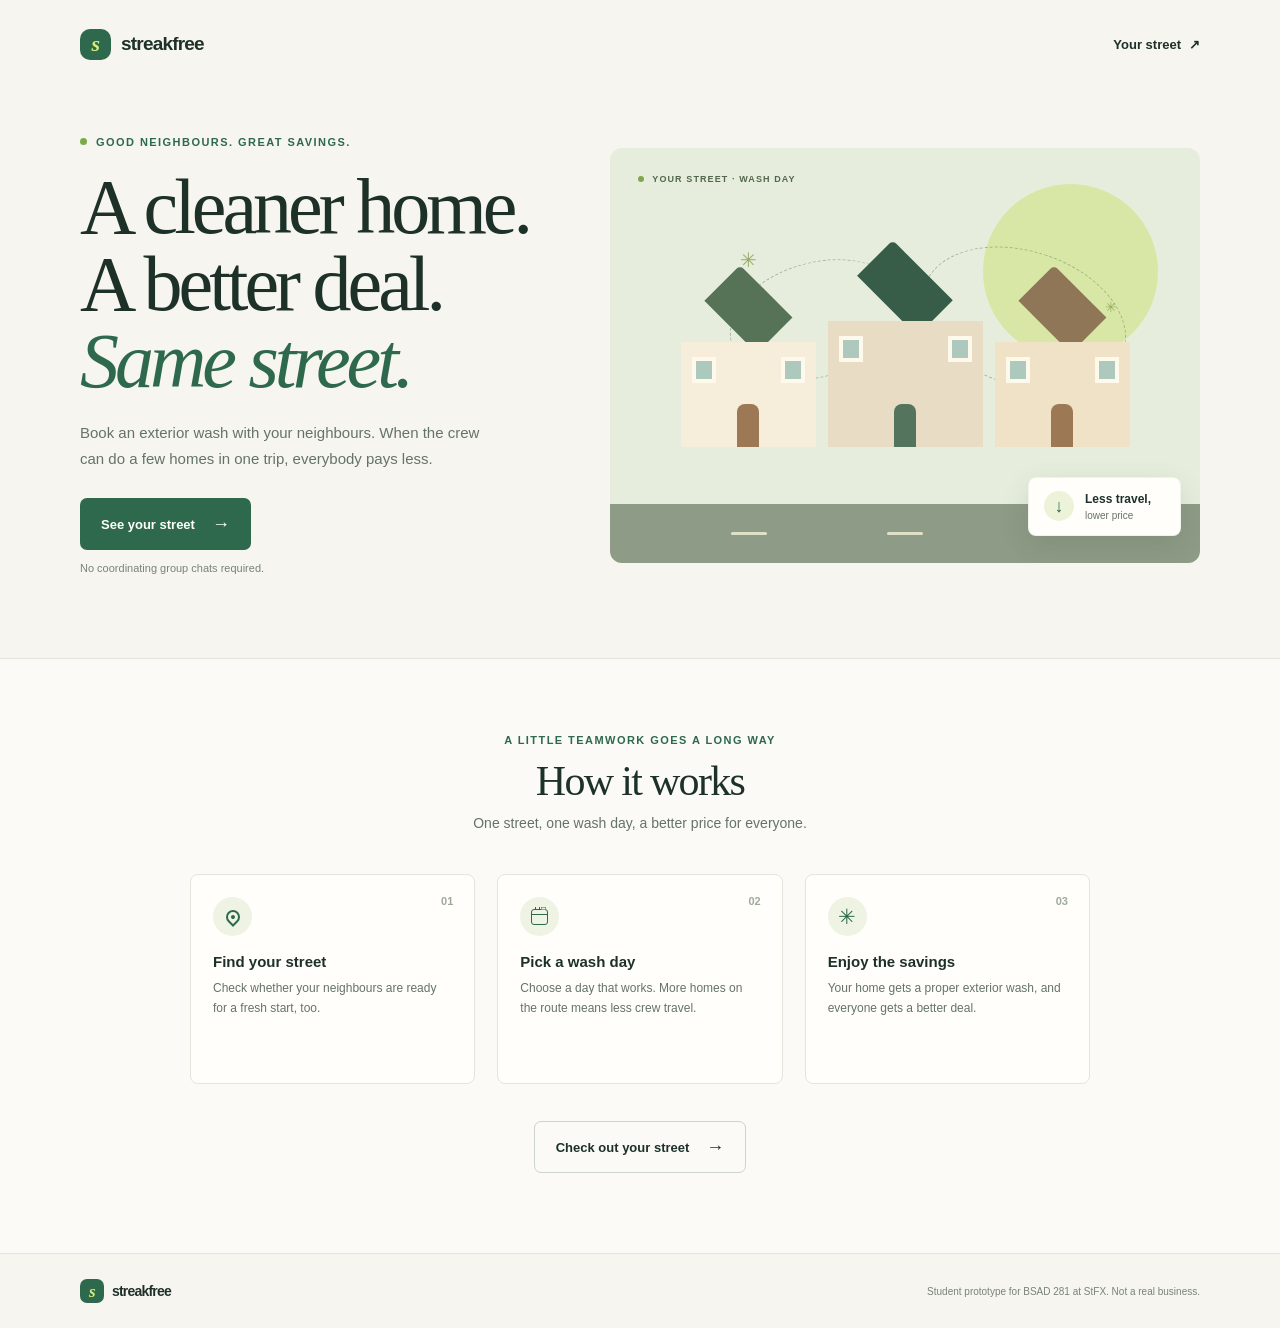
==== index.html @ 573570d8 "First homepage and street page" ====
<!doctype html>
<html lang="en">
  <head>
    <meta charset="utf-8">
    <meta name="viewport" content="width=device-width, initial-scale=1">
    <meta name="theme-color" content="#f6f5ef">
    <meta name="description" content="Get your home's exterior washed for less when your neighbours book the same day.">
    <title>StreakFree — A cleaner street, together</title>
    <link rel="stylesheet" href="style.css">
  </head>
  <body>
    <header class="site-header">
      <a class="wordmark" href="index.html" aria-label="StreakFree home">
        <span class="wordmark-icon" aria-hidden="true">s</span>
        <span>streakfree</span>
      </a>
      <a class="header-link" href="street.html">Your street <span aria-hidden="true">↗</span></a>
    </header>

    <main>
      <section class="hero">
        <div class="hero-copy">
          <p class="eyebrow"><span class="eyebrow-dot"></span> Good neighbours. Great savings.</p>
          <h1>A cleaner home.<br>A better deal.<br><span>Same street.</span></h1>
          <p class="hero-description">Book an exterior wash with your neighbours. When the crew can do a few homes in one trip, everybody pays less.</p>
          <a class="button button-primary" href="street.html">See your street <span aria-hidden="true">→</span></a>
          <p class="hero-note">No coordinating group chats required.</p>
        </div>

        <div class="neighbourhood" aria-label="Illustration of neighbours booking exterior house washes together">
          <div class="sun" aria-hidden="true"></div>
          <div class="route route-one" aria-hidden="true"></div>
          <div class="route route-two" aria-hidden="true"></div>
          <div class="street-label"><span class="street-label-dot"></span> YOUR STREET · WASH DAY</div>
          <div class="houses">
            <div class="house house-one">
              <div class="roof"></div><div class="home"><span class="window"></span><span class="door"></span><span class="window"></span></div>
            </div>
            <div class="house house-two">
              <div class="roof"></div><div class="home"><span class="window"></span><span class="door"></span><span class="window"></span></div>
            </div>
            <div class="house house-three">
              <div class="roof"></div><div class="home"><span class="window"></span><span class="door"></span><span class="window"></span></div>
            </div>
          </div>
          <div class="road" aria-hidden="true"><span></span><span></span><span></span></div>
          <div class="savings-card"><span class="savings-icon" aria-hidden="true">↓</span><span><strong>Less travel,</strong><br>lower price</span></div>
          <span class="sparkle sparkle-one" aria-hidden="true">✳</span>
          <span class="sparkle sparkle-two" aria-hidden="true">✳</span>
        </div>
      </section>

      <section class="how-it-works" id="how-it-works">
        <div class="section-heading">
          <p class="eyebrow">A little teamwork goes a long way</p>
          <h2>How it works</h2>
          <p>One street, one wash day, a better price for everyone.</p>
        </div>
        <div class="steps">
          <article class="step">
            <span class="step-number">01</span>
            <div class="step-icon icon-pin" aria-hidden="true"><span></span></div>
            <h3>Find your street</h3>
            <p>Check whether your neighbours are ready for a fresh start, too.</p>
          </article>
          <article class="step">
            <span class="step-number">02</span>
            <div class="step-icon icon-calendar" aria-hidden="true"><span></span></div>
            <h3>Pick a wash day</h3>
            <p>Choose a day that works. More homes on the route means less crew travel.</p>
          </article>
          <article class="step">
            <span class="step-number">03</span>
            <div class="step-icon icon-sparkle" aria-hidden="true"><span>✳</span></div>
            <h3>Enjoy the savings</h3>
            <p>Your home gets a proper exterior wash, and everyone gets a better deal.</p>
          </article>
        </div>
        <a class="button button-secondary" href="street.html">Check out your street <span aria-hidden="true">→</span></a>
      </section>
    </main>

    <footer class="site-footer">
      <a class="wordmark wordmark-footer" href="index.html"><span class="wordmark-icon" aria-hidden="true">s</span><span>streakfree</span></a>
      <p>Student prototype for BSAD 281 at StFX. Not a real business.</p>
    </footer>
  </body>
</html>
---- style.css ----
:root {
  color-scheme: light;
  --ink: #1d3129;
  --muted: #64736a;
  --green: #2e694d;
  --lime: #d7ed78;
  --paper: #f6f5ef;
  --white: #fffefa;
  --line: #e4e6dc;
  --serif: Georgia, 'Times New Roman', serif;
  --sans: 'Avenir Next', Avenir, 'Segoe UI', sans-serif;
}

* { box-sizing: border-box; }

html { scroll-behavior: smooth; }

body {
  margin: 0;
  background: var(--paper);
  color: var(--ink);
  font-family: var(--sans);
  -webkit-font-smoothing: antialiased;
}

a { color: inherit; }

.site-header {
  width: min(1120px, calc(100% - 64px));
  height: 88px;
  margin: 0 auto;
  display: flex;
  align-items: center;
  justify-content: space-between;
}

.wordmark {
  display: inline-flex;
  align-items: center;
  gap: 10px;
  text-decoration: none;
  font-size: 19px;
  font-weight: 750;
  letter-spacing: -0.8px;
}

.wordmark-icon {
  width: 31px;
  height: 31px;
  display: grid;
  place-items: center;
  border-radius: 10px;
  background: var(--green);
  color: var(--lime);
  font-family: var(--serif);
  font-size: 22px;
  font-style: italic;
  line-height: 1;
}

.header-link {
  display: inline-flex;
  align-items: center;
  gap: 8px;
  text-decoration: none;
  font-size: 13px;
  font-weight: 650;
}

.header-link:hover { color: var(--green); }

.hero {
  width: min(1120px, calc(100% - 64px));
  min-height: 535px;
  margin: 0 auto;
  padding: 38px 0 74px;
  display: grid;
  grid-template-columns: 0.92fr 1.08fr;
  align-items: center;
  gap: 28px;
}

.hero-copy { position: relative; z-index: 1; }

.eyebrow {
  margin: 0 0 20px;
  color: var(--green);
  font-size: 11px;
  font-weight: 750;
  letter-spacing: 1.45px;
  text-transform: uppercase;
}

.hero .eyebrow { display: flex; align-items: center; gap: 9px; }

.eyebrow-dot, .street-label-dot {
  width: 7px;
  height: 7px;
  border-radius: 50%;
  background: #7caa47;
}

h1, h2, h3, p { margin-top: 0; }

.hero h1, .street-placeholder h1 {
  margin-bottom: 20px;
  font-family: var(--serif);
  font-size: clamp(50px, 6.2vw, 78px);
  font-weight: 400;
  letter-spacing: -4px;
  line-height: 0.99;
}

.hero h1 span, .street-placeholder h1 span { color: var(--green); font-style: italic; }

.hero-description {
  max-width: 410px;
  margin-bottom: 26px;
  color: var(--muted);
  font-size: 15px;
  line-height: 1.75;
}

.button {
  min-height: 52px;
  padding: 0 21px;
  border: 0;
  border-radius: 7px;
  display: inline-flex;
  align-items: center;
  justify-content: center;
  gap: 17px;
  text-decoration: none;
  font-size: 13px;
  font-weight: 700;
  transition: background-color 160ms ease, transform 160ms ease;
}

.button:hover { transform: translateY(-2px); }
.button-primary { background: var(--green); color: var(--white); }
.button-primary:hover { background: #24543d; }
.button-secondary { border: 1px solid #cdd4c8; background: transparent; color: var(--ink); }
.button-secondary:hover { background: var(--white); }
.button span { font-size: 18px; font-weight: 400; }

.hero-note {
  margin: 12px 0 0;
  color: #78827b;
  font-size: 11px;
}

.neighbourhood {
  height: 390px;
  position: relative;
  overflow: hidden;
  border-radius: 12px;
  background: #e6eddc;
}

.sun {
  width: 175px;
  height: 175px;
  position: absolute;
  top: 36px;
  right: 42px;
  border-radius: 50%;
  background: #d8e7a6;
}

.street-label {
  position: absolute;
  top: 26px;
  left: 28px;
  display: flex;
  align-items: center;
  gap: 8px;
  color: #52674d;
  font-size: 9px;
  font-weight: 750;
  letter-spacing: 1.1px;
}

.street-label-dot { width: 6px; height: 6px; background: #80a74d; }

.houses {
  position: absolute;
  right: 25px;
  bottom: 116px;
  left: 25px;
  display: flex;
  align-items: flex-end;
  justify-content: center;
  gap: 12px;
}

.house { width: 30%; position: relative; }
.house-one { max-width: 135px; }
.house-two { max-width: 155px; }
.house-three { max-width: 135px; }

.roof {
  width: 76%;
  height: 70px;
  margin: 0 auto -2px;
  position: relative;
  z-index: 1;
  transform: rotate(45deg) scale(0.72);
  border-radius: 7px 0 0;
  background: #567257;
}

.house-two .roof { background: #375d49; }
.house-three .roof { background: #8e7657; }

.home {
  height: 105px;
  padding: 15px 11px 0;
  position: relative;
  z-index: 2;
  display: flex;
  align-items: flex-start;
  justify-content: space-between;
  background: #f6edda;
}

.house-two .home { height: 126px; background: #e8dcc5; }
.house-three .home { background: #f0e2c7; }

.window {
  width: 24px;
  height: 26px;
  border: 4px solid #fff9ec;
  background: #adc8bd;
}

.door {
  width: 22px;
  height: 43px;
  align-self: flex-end;
  border-radius: 8px 8px 0 0;
  background: #9c7854;
}

.house-two .door { background: #54745e; }

.road {
  height: 59px;
  position: absolute;
  right: 0;
  bottom: 0;
  left: 0;
  display: flex;
  align-items: center;
  justify-content: space-evenly;
  background: #8e9b86;
}

.road span { width: 36px; height: 3px; border-radius: 3px; background: #dfe0c8; }

.savings-card {
  min-width: 153px;
  padding: 12px 15px;
  position: absolute;
  right: 19px;
  bottom: 27px;
  z-index: 3;
  display: flex;
  align-items: center;
  gap: 11px;
  border: 1px solid rgba(30, 55, 39, 0.06);
  border-radius: 8px;
  background: var(--white);
  box-shadow: 0 9px 28px rgba(39, 65, 45, 0.12);
  color: var(--muted);
  font-size: 10px;
  line-height: 1.5;
}

.savings-card strong { color: var(--ink); font-size: 12px; }
.savings-icon {
  width: 30px;
  height: 30px;
  display: grid;
  place-items: center;
  border-radius: 50%;
  background: #edf3d9;
  color: var(--green);
  font-size: 18px;
}

.sparkle { position: absolute; color: #96ac63; }
.sparkle-one { top: 100px; left: 22%; font-size: 20px; }
.sparkle-two { top: 151px; right: 14%; font-size: 14px; }
.route { position: absolute; z-index: 1; border: 1px dashed rgba(76, 115, 77, 0.42); border-radius: 50%; }
.route-one { width: 180px; height: 115px; top: 114px; left: 20%; transform: rotate(-15deg); }
.route-two { width: 210px; height: 135px; top: 103px; right: 12%; transform: rotate(18deg); }

.how-it-works {
  padding: 75px 32px 80px;
  border-top: 1px solid var(--line);
  background: #fbfaf6;
  text-align: center;
}

.section-heading { max-width: 490px; margin: 0 auto 43px; }
.section-heading .eyebrow { margin-bottom: 11px; }
.section-heading h2 {
  margin-bottom: 10px;
  font-family: var(--serif);
  font-size: 42px;
  font-weight: 400;
  letter-spacing: -1.7px;
}

.section-heading > p:last-child { margin-bottom: 0; color: var(--muted); font-size: 14px; }

.steps {
  width: min(900px, 100%);
  margin: 0 auto 37px;
  display: grid;
  grid-template-columns: repeat(3, 1fr);
  gap: 22px;
  text-align: left;
}

.step {
  min-height: 210px;
  padding: 22px 22px 20px;
  position: relative;
  border: 1px solid var(--line);
  border-radius: 8px;
  background: var(--white);
}

.step-number { position: absolute; top: 20px; right: 21px; color: #a0aa9c; font-size: 11px; font-weight: 700; }
.step-icon {
  width: 39px;
  height: 39px;
  margin-bottom: 17px;
  position: relative;
  display: grid;
  place-items: center;
  border-radius: 50%;
  background: #eff3e4;
}

.icon-pin span {
  width: 14px;
  height: 14px;
  border: 2px solid var(--green);
  border-radius: 50% 50% 50% 0;
  position: relative;
  transform: rotate(-45deg);
}

.icon-pin span::after {
  width: 4px;
  height: 4px;
  position: absolute;
  top: 3px;
  left: 3px;
  border-radius: 50%;
  background: var(--green);
  content: '';
}

.icon-calendar span {
  width: 17px;
  height: 16px;
  position: relative;
  border: 1.7px solid var(--green);
  border-radius: 3px;
}

.icon-calendar span::before {
  height: 4px;
  position: absolute;
  top: 4px;
  right: 0;
  left: 0;
  border-top: 1.5px solid var(--green);
  content: '';
}

.icon-calendar span::after {
  width: 3px;
  height: 3px;
  position: absolute;
  top: -3px;
  left: 3px;
  border-right: 1.5px solid var(--green);
  border-left: 1.5px solid var(--green);
  box-shadow: 6px 0 0 -0.5px #eff3e4, 6px 0 0 0 var(--green);
  content: '';
}

.icon-sparkle { color: var(--green); font-size: 21px; }
.step h3 { margin-bottom: 8px; font-size: 15px; font-weight: 700; }
.step p { max-width: 240px; margin-bottom: 0; color: var(--muted); font-size: 12px; line-height: 1.7; }

.site-footer {
  min-height: 75px;
  padding: 18px max(32px, calc((100% - 1120px) / 2));
  display: flex;
  align-items: center;
  justify-content: space-between;
  gap: 18px;
  border-top: 1px solid var(--line);
}

.wordmark-footer { gap: 8px; font-size: 14px; }
.wordmark-footer .wordmark-icon { width: 24px; height: 24px; border-radius: 7px; font-size: 17px; }
.site-footer p { margin: 0; color: #78827b; font-size: 10px; text-align: right; }

.street-main {
  min-height: calc(100vh - 163px);
  padding: 54px 24px 80px;
  display: grid;
  place-items: center;
}

.street-placeholder { max-width: 530px; text-align: center; }
.placeholder-icon {
  width: 64px;
  height: 64px;
  margin: 0 auto 23px;
  position: relative;
  border: 1px solid #dfe5d6;
  border-radius: 50%;
  background: #edf1e4;
}

.placeholder-icon::before, .placeholder-icon::after {
  width: 20px;
  height: 20px;
  position: absolute;
  top: 23px;
  border: 2px solid var(--green);
  border-radius: 3px 3px 0 0;
  content: '';
}

.placeholder-icon::before { left: 11px; }
.placeholder-icon::after { right: 11px; }
.placeholder-icon span {
  width: 7px;
  height: 12px;
  position: absolute;
  bottom: 9px;
  left: 28px;
  z-index: 1;
  background: var(--green);
}

.street-placeholder .eyebrow { margin-bottom: 15px; }
.street-placeholder h1 { margin-bottom: 17px; font-size: clamp(54px, 8vw, 74px); }
.street-placeholder > p:not(.eyebrow) {
  max-width: 435px;
  margin: 0 auto 26px;
  color: var(--muted);
  font-size: 14px;
  line-height: 1.8;
}

@media (min-width: 1200px) {
  .hero { min-height: 570px; }
  .neighbourhood { height: 415px; }
}

@media (max-width: 760px) {
  .site-header { width: calc(100% - 40px); height: 72px; }
  .hero {
    width: calc(100% - 40px);
    padding: 28px 0 48px;
    grid-template-columns: 1fr;
    gap: 34px;
  }
  .hero h1 { font-size: clamp(56px, 12vw, 72px); letter-spacing: -3px; }
  .hero-description { max-width: 470px; font-size: 14px; }
  .neighbourhood { height: min(370px, 88vw); min-height: 290px; }
  .houses { right: 13px; left: 13px; gap: 9px; }
  .house { width: 31%; }
  .road { height: 50px; }
  .savings-card { right: 13px; bottom: 18px; }
  .how-it-works { padding: 59px 20px 62px; }
  .section-heading { margin-bottom: 31px; }
  .steps { max-width: 470px; grid-template-columns: 1fr; gap: 12px; }
  .step { min-height: 0; padding: 17px 18px 17px 74px; }
  .step-icon { position: absolute; top: 18px; left: 18px; }
  .step-number { top: 18px; right: 18px; }
  .step h3 { padding-right: 35px; }
  .step p { max-width: 340px; }
  .site-footer { padding: 19px 20px; }
}

@media (max-width: 420px) {
  .wordmark { font-size: 17px; }
  .header-link { font-size: 12px; }
  .hero .eyebrow { font-size: 9px; letter-spacing: 1.1px; }
  .hero h1 { font-size: 54px; }
  .neighbourhood { height: 300px; }
  .sun { width: 135px; height: 135px; top: 36px; right: 27px; }
  .street-label { top: 20px; left: 17px; font-size: 8px; }
  .houses { bottom: 103px; }
  .home { height: 83px; padding: 12px 7px 0; }
  .house-two .home { height: 101px; }
  .window { width: 18px; height: 21px; border-width: 3px; }
  .door { width: 18px; height: 35px; }
  .roof { height: 56px; }
  .road { height: 46px; }
  .road span { width: 23px; }
  .savings-card { min-width: 137px; padding: 9px 11px; bottom: 13px; }
  .sparkle-one { top: 83px; }
  .sparkle-two { top: 120px; }
  .route-one { top: 92px; left: 13%; }
  .route-two { top: 84px; right: 5%; }
  .site-footer { align-items: flex-start; flex-direction: column; gap: 10px; }
  .site-footer p { text-align: left; }
}

@media (prefers-reduced-motion: reduce) {
  html { scroll-behavior: auto; }
  *, *::before, *::after { transition-duration: 0.01ms !important; }
}
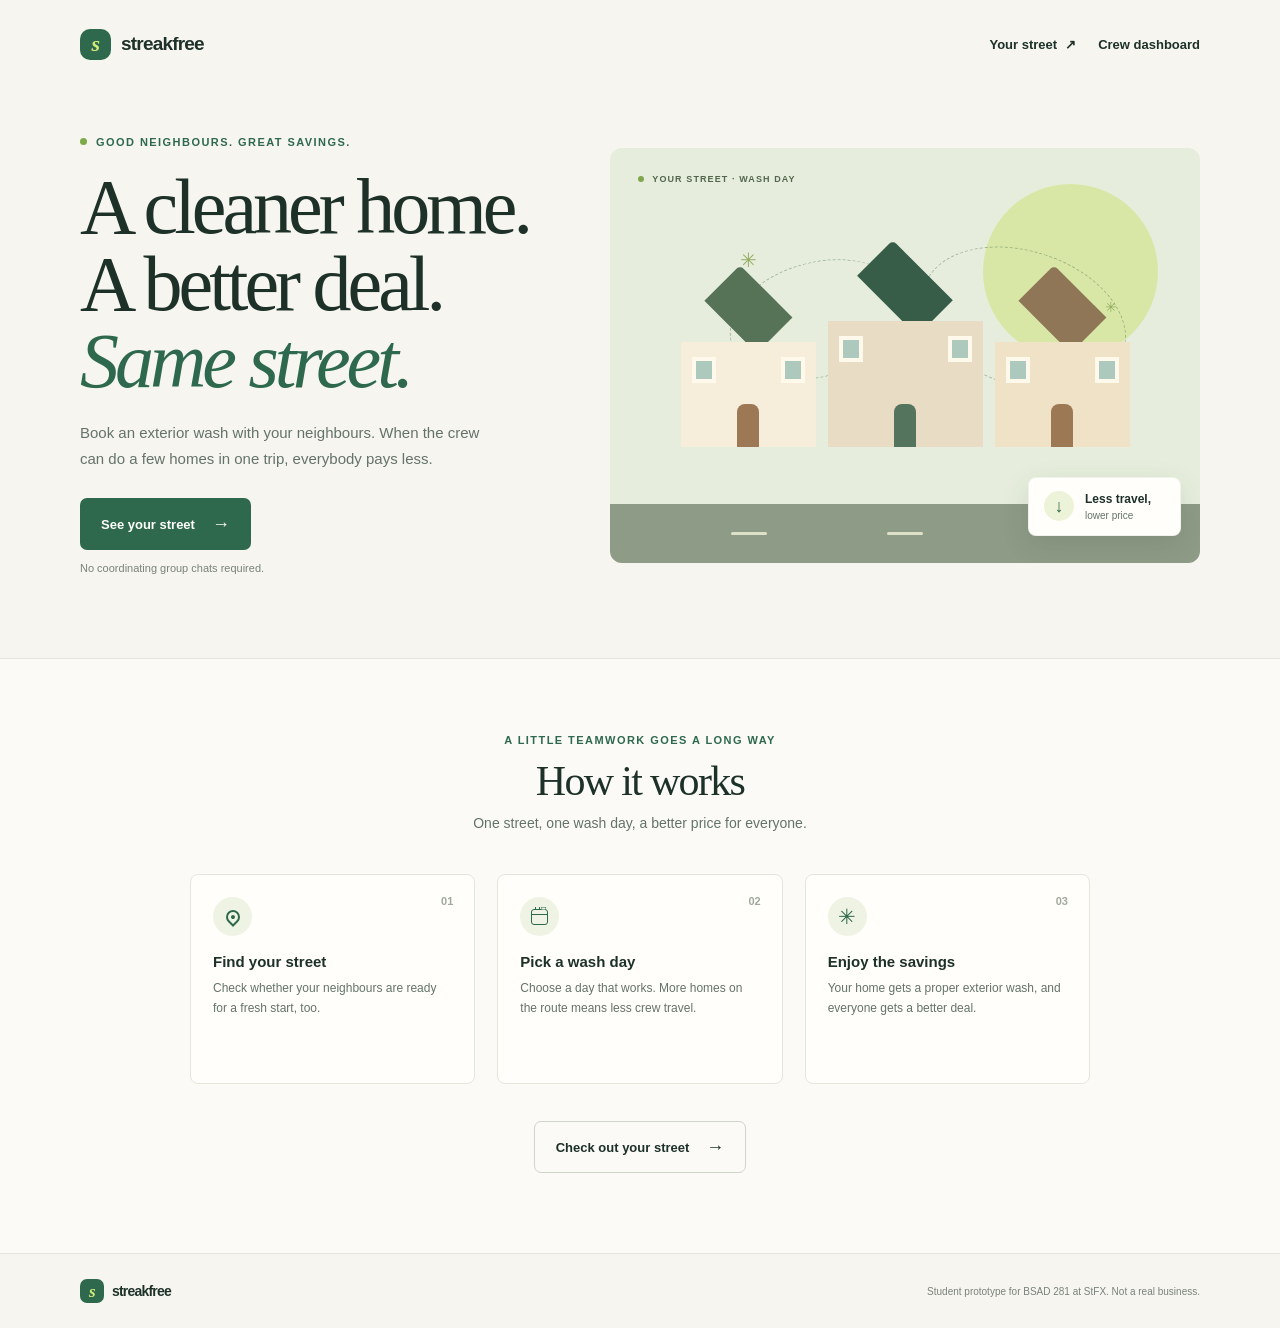
==== commit 64de5077: "Added crew dashboard and polish fixes" ====
--- a/index.html
+++ b/index.html
@@ -14,7 +14,10 @@
         <span class="wordmark-icon" aria-hidden="true">s</span>
         <span>streakfree</span>
       </a>
-      <a class="header-link" href="street.html">Your street <span aria-hidden="true">↗</span></a>
+      <nav class="header-nav" aria-label="Primary navigation">
+        <a class="header-link" href="street.html">Your street <span aria-hidden="true">↗</span></a>
+        <a class="header-link" href="crews.html">Crew dashboard</a>
+      </nav>
     </header>
 
     <main>
--- a/style.css
+++ b/style.css
@@ -68,6 +68,7 @@
 }
 
 .header-link:hover { color: var(--green); }
+.header-nav { display: flex; align-items: center; gap: 22px; }
 
 .hero {
   width: min(1120px, calc(100% - 64px));
@@ -462,6 +463,321 @@
   line-height: 1.8;
 }
 
+.street-main {
+  min-height: calc(100vh - 163px);
+  padding: 48px 24px 72px;
+  display: block;
+}
+
+.street-page { width: min(940px, 100%); margin: 0 auto; }
+.street-intro { max-width: 610px; margin: 0 auto 34px; text-align: center; }
+.street-intro .eyebrow { margin-bottom: 12px; }
+.street-intro h1 {
+  margin-bottom: 15px;
+  font-family: var(--serif);
+  font-size: clamp(48px, 7vw, 68px);
+  font-weight: 400;
+  letter-spacing: -3px;
+  line-height: 1;
+}
+.street-intro h1 span { color: var(--green); font-style: italic; }
+.street-intro > p:last-child {
+  max-width: 510px;
+  margin: 0 auto;
+  color: var(--muted);
+  font-size: 14px;
+  line-height: 1.7;
+}
+
+.street-dashboard {
+  margin-bottom: 14px;
+  display: grid;
+  grid-template-columns: 0.9fr 1.6fr;
+  gap: 14px;
+}
+.price-card, .stat-card, .progress-card {
+  border: 1px solid var(--line);
+  border-radius: 9px;
+  background: var(--white);
+}
+.price-card { padding: 21px 24px; background: #edf2e3; }
+.metric-label { margin-bottom: 8px; color: var(--muted); font-size: 11px; font-weight: 700; }
+.price-value { margin-bottom: 2px; font-family: var(--serif); font-size: 44px; letter-spacing: -1.5px; line-height: 1.1; }
+.price-note, .stat-note { margin: 0; color: var(--muted); font-size: 11px; }
+.street-stats { display: grid; grid-template-columns: repeat(2, 1fr); gap: 14px; }
+.stat-card { padding: 20px; }
+.stat-value { margin-bottom: 4px; font-family: var(--serif); font-size: 29px; letter-spacing: -0.5px; }
+
+.progress-card { margin-bottom: 42px; padding: 18px 20px; }
+.progress-copy { margin-bottom: 15px; display: flex; align-items: flex-end; justify-content: space-between; gap: 16px; }
+.progress-copy .metric-label { margin-bottom: 5px; }
+.progress-message { margin: 0; font-size: 14px; font-weight: 700; line-height: 1.45; }
+.home-count { margin: 0; color: var(--muted); font-size: 11px; white-space: nowrap; }
+.home-count strong { color: var(--ink); }
+.progress-track { height: 7px; overflow: hidden; border-radius: 10px; background: #e9ece3; }
+.progress-fill { width: 0; height: 100%; display: block; border-radius: inherit; background: #8bad57; transition: width 180ms ease; }
+
+.homes-heading { display: flex; align-items: flex-end; justify-content: space-between; gap: 20px; }
+.homes-heading .eyebrow { margin-bottom: 7px; }
+.homes-heading h2 { margin-bottom: 0; font-family: var(--serif); font-size: 34px; font-weight: 400; letter-spacing: -1px; }
+.invite-button { min-height: 45px; padding: 0 16px; gap: 12px; cursor: pointer; }
+.invite-button:disabled { cursor: not-allowed; opacity: 0.65; transform: none; }
+.homes-help { margin: 9px 0 17px; color: var(--muted); font-size: 12px; }
+.house-grid { display: grid; grid-template-columns: repeat(4, minmax(0, 1fr)); gap: 12px; }
+.house-card {
+  min-width: 0;
+  padding: 14px 10px 12px;
+  border: 1px solid var(--line);
+  border-radius: 8px;
+  background: var(--white);
+  color: var(--ink);
+  font: inherit;
+  text-align: center;
+  cursor: pointer;
+  transition: border-color 160ms ease, background-color 160ms ease, transform 160ms ease;
+}
+.house-card:hover { transform: translateY(-2px); border-color: #b6c6a9; }
+.house-card:focus-visible, .invite-button:focus-visible { outline: 3px solid #9db97d; outline-offset: 3px; }
+.house-card.is-joined { border-color: #cbd9b7; background: #f0f4e8; }
+.house-art { height: 65px; margin: 0 auto 9px; display: flex; flex-direction: column; align-items: center; justify-content: flex-end; }
+.house-roof {
+  width: 47px;
+  height: 34px;
+  margin-bottom: -2px;
+  transform: rotate(45deg) scale(0.73);
+  border-radius: 4px 0 0;
+  background: #74876a;
+}
+.house-card:nth-child(3n + 2) .house-roof { background: #8c7657; }
+.house-card:nth-child(3n) .house-roof { background: #526e5a; }
+.house-body { width: 68px; height: 37px; padding: 6px 6px 0; display: flex; align-items: flex-start; justify-content: space-between; background: #f0e2c7; }
+.house-card:nth-child(3n + 2) .house-body { background: #e8dcc5; }
+.house-card:nth-child(3n) .house-body { background: #f6edda; }
+.house-window { width: 11px; height: 12px; border: 2px solid #fff9ec; background: #adc8bd; }
+.house-door { width: 11px; height: 20px; align-self: flex-end; border-radius: 5px 5px 0 0; background: #9c7854; }
+.house-card.is-joined .house-door { background: #54745e; }
+.house-address { display: block; overflow: hidden; font-size: 11px; font-weight: 700; text-overflow: ellipsis; white-space: nowrap; }
+.house-status { margin-top: 5px; display: block; color: var(--muted); font-size: 10px; }
+.house-card.is-joined .house-status { color: var(--green); font-weight: 700; }
+
+.crew-main {
+  width: min(1120px, calc(100% - 64px));
+  margin: 0 auto;
+  padding: 42px 0 72px;
+}
+
+.crew-intro {
+  max-width: 720px;
+  margin-bottom: 34px;
+}
+
+.crew-intro h1 {
+  margin-bottom: 14px;
+  font-family: var(--serif);
+  font-size: clamp(48px, 7vw, 68px);
+  font-weight: 400;
+  letter-spacing: -3px;
+  line-height: 1;
+}
+
+.crew-intro h1 span { color: var(--green); font-style: italic; }
+.crew-intro > p:last-child {
+  max-width: 590px;
+  margin-bottom: 0;
+  color: var(--muted);
+  font-size: 14px;
+  line-height: 1.7;
+}
+
+.crew-summary {
+  margin-bottom: 18px;
+  display: grid;
+  grid-template-columns: repeat(4, 1fr);
+  gap: 12px;
+}
+
+.crew-summary-card,
+.crew-section,
+.street-bookings {
+  border: 1px solid var(--line);
+  border-radius: 9px;
+  background: var(--white);
+}
+
+.crew-summary-card {
+  min-height: 132px;
+  padding: 18px;
+  display: flex;
+  flex-direction: column;
+  justify-content: space-between;
+}
+
+.crew-summary-card strong {
+  font-family: var(--serif);
+  font-size: 32px;
+  font-weight: 400;
+  letter-spacing: -1px;
+}
+
+.crew-summary-card p {
+  margin: 7px 0 0;
+  color: var(--muted);
+  font-size: 11px;
+  line-height: 1.5;
+}
+
+.crew-summary-card.highlight {
+  background: #edf2e3;
+  border-color: #d4dfc4;
+}
+
+.crew-grid {
+  margin-bottom: 18px;
+  display: grid;
+  grid-template-columns: 1fr 1fr;
+  gap: 18px;
+}
+
+.crew-section {
+  padding: 22px;
+}
+
+.crew-section-heading {
+  margin-bottom: 20px;
+  display: flex;
+  align-items: flex-start;
+  justify-content: space-between;
+  gap: 12px;
+}
+
+.crew-section-heading h2 {
+  margin: 0;
+  font-family: var(--serif);
+  font-size: 27px;
+  font-weight: 400;
+  letter-spacing: -0.8px;
+}
+
+.week-tag {
+  padding: 6px 9px;
+  border-radius: 20px;
+  background: #edf1e4;
+  color: var(--green);
+  font-size: 9px;
+  font-weight: 800;
+  letter-spacing: 0.7px;
+  text-transform: uppercase;
+  white-space: nowrap;
+}
+
+.chart-block + .chart-block { margin-top: 22px; }
+.chart-title {
+  margin-bottom: 10px;
+  color: var(--muted);
+  font-size: 10px;
+  font-weight: 800;
+  letter-spacing: 0.8px;
+  text-transform: uppercase;
+}
+
+.chart-row {
+  min-height: 25px;
+  display: grid;
+  grid-template-columns: 38px 1fr 42px;
+  align-items: center;
+  gap: 8px;
+  font-size: 11px;
+}
+
+.chart-row-label { color: var(--muted); }
+.chart-track {
+  height: 9px;
+  overflow: hidden;
+  border-radius: 8px;
+  background: #edf0e7;
+}
+
+.chart-bar {
+  height: 100%;
+  border-radius: inherit;
+  background: #aebaa1;
+}
+
+.crew-section.grouped .chart-bar { background: #718f5b; }
+.chart-value { font-weight: 750; text-align: right; }
+
+.comparison-callout {
+  margin-top: 20px;
+  padding: 13px 14px;
+  border-left: 3px solid #9db97d;
+  background: #f4f6ed;
+  color: var(--muted);
+  font-size: 12px;
+  line-height: 1.55;
+}
+
+.comparison-callout strong { color: var(--ink); }
+
+.street-bookings {
+  overflow: hidden;
+}
+
+.street-bookings-heading {
+  padding: 20px 22px 13px;
+  display: flex;
+  align-items: flex-end;
+  justify-content: space-between;
+  gap: 12px;
+}
+
+.street-bookings-heading h2 {
+  margin: 0;
+  font-family: var(--serif);
+  font-size: 27px;
+  font-weight: 400;
+  letter-spacing: -0.8px;
+}
+
+.street-table {
+  width: 100%;
+  border-collapse: collapse;
+  font-size: 12px;
+}
+
+.street-table th,
+.street-table td {
+  padding: 13px 22px;
+  border-top: 1px solid var(--line);
+  text-align: left;
+}
+
+.street-table th {
+  color: var(--muted);
+  font-size: 9px;
+  letter-spacing: 0.7px;
+  text-transform: uppercase;
+}
+
+.street-table td:not(:first-child),
+.street-table th:not(:first-child) { text-align: right; }
+.street-table tr:last-child { background: #f5f7ef; }
+.street-table tr:last-child td { font-weight: 800; }
+
+.table-scroll {
+  width: 100%;
+  overflow-x: auto;
+  -webkit-overflow-scrolling: touch;
+}
+
+.table-scroll:focus-visible {
+  outline: 3px solid #9db97d;
+  outline-offset: -3px;
+}
+
+.table-scroll .street-table { min-width: 420px; }
+.crew-day-booking { margin-top: 18px; }
+.crew-day-booking .street-table { min-width: 480px; }
+
 @media (min-width: 1200px) {
   .hero { min-height: 570px; }
   .neighbourhood { height: 415px; }
@@ -469,6 +785,7 @@
 
 @media (max-width: 760px) {
   .site-header { width: calc(100% - 40px); height: 72px; }
+  .header-nav { justify-content: flex-end; gap: 12px; }
   .hero {
     width: calc(100% - 40px);
     padding: 28px 0 48px;
@@ -491,11 +808,26 @@
   .step h3 { padding-right: 35px; }
   .step p { max-width: 340px; }
   .site-footer { padding: 19px 20px; }
+  .street-main { padding: 35px 20px 56px; }
+  .street-intro { margin-bottom: 27px; }
+  .street-dashboard { grid-template-columns: 1fr; gap: 10px; }
+  .price-card { padding: 17px 19px; }
+  .street-stats { gap: 10px; }
+  .stat-card { padding: 16px; }
+  .progress-card { margin-bottom: 34px; padding: 16px; }
+  .house-grid { grid-template-columns: repeat(3, minmax(0, 1fr)); gap: 9px; }
+  .crew-main { width: calc(100% - 40px); padding: 34px 0 56px; }
+  .crew-intro { margin-bottom: 27px; }
+  .crew-summary { grid-template-columns: repeat(2, 1fr); }
+  .crew-grid { grid-template-columns: 1fr; }
+  .street-table th,
+  .street-table td { padding-right: 14px; padding-left: 14px; }
 }
 
 @media (max-width: 420px) {
   .wordmark { font-size: 17px; }
-  .header-link { font-size: 12px; }
+  .header-link { font-size: 11px; }
+  .header-nav { max-width: 170px; flex-wrap: wrap; gap: 5px 8px; }
   .hero .eyebrow { font-size: 9px; letter-spacing: 1.1px; }
   .hero h1 { font-size: 54px; }
   .neighbourhood { height: 300px; }
@@ -516,6 +848,24 @@
   .route-two { top: 84px; right: 5%; }
   .site-footer { align-items: flex-start; flex-direction: column; gap: 10px; }
   .site-footer p { text-align: left; }
+  .street-main { padding-right: 16px; padding-left: 16px; }
+  .street-intro h1 { font-size: 50px; }
+  .homes-heading { align-items: flex-start; flex-direction: column; gap: 13px; }
+  .homes-heading h2 { font-size: 30px; }
+  .invite-button { width: 100%; }
+  .progress-copy { align-items: flex-start; flex-direction: column; gap: 8px; }
+  .crew-main { width: calc(100% - 32px); }
+  .crew-intro h1 { font-size: 50px; }
+  .crew-summary { grid-template-columns: 1fr 1fr; gap: 8px; }
+  .crew-summary-card { min-height: 118px; padding: 14px; }
+  .crew-summary-card strong { font-size: 27px; }
+  .crew-section { padding: 17px 14px; }
+  .crew-section-heading h2 { font-size: 24px; }
+  .chart-row { grid-template-columns: 34px 1fr 38px; gap: 6px; }
+  .street-bookings-heading { padding: 17px 14px 12px; }
+  .street-table { font-size: 10px; }
+  .street-table th,
+  .street-table td { padding: 11px 8px; }
 }
 
 @media (prefers-reduced-motion: reduce) {
